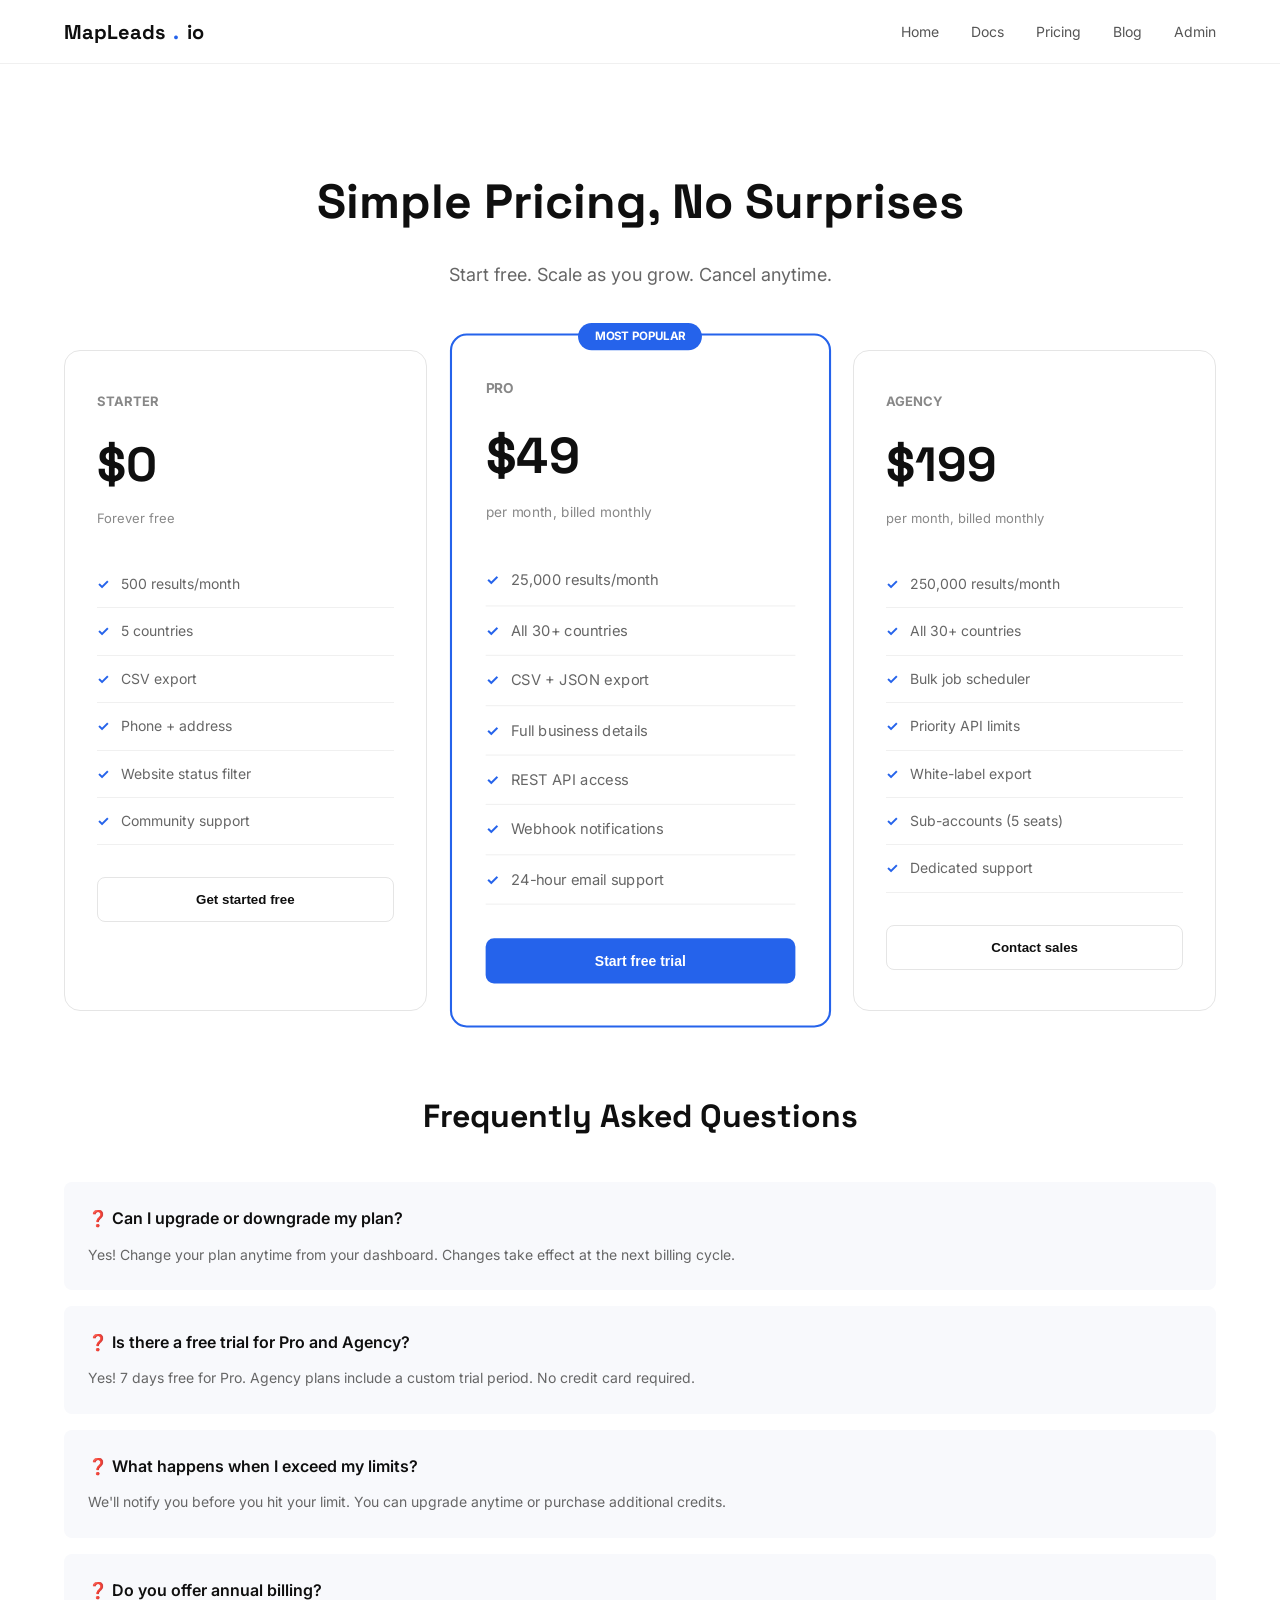
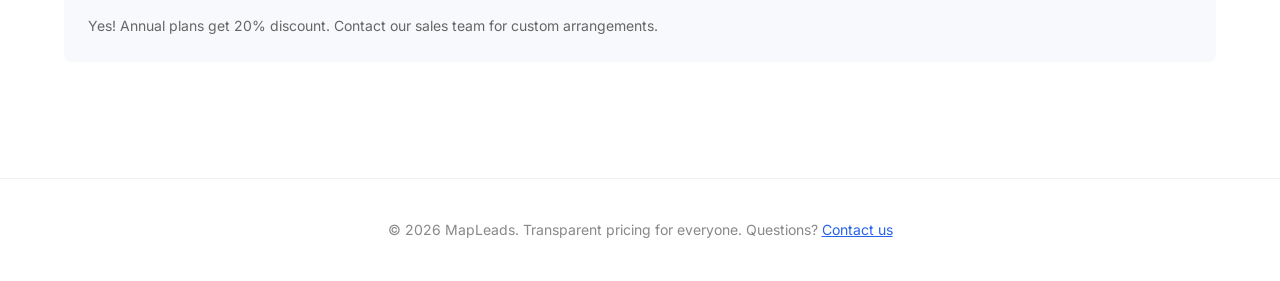
==== pricing.html @ c592abed "Add complete website pages: docs, blog, pricing, about, contact" ====
<!DOCTYPE html>
<html lang="en">
<head>
<meta charset="UTF-8" />
<meta name="viewport" content="width=device-width, initial-scale=1.0" />
<title>MapLeads Pricing - Simple, Transparent Plans</title>
<link rel="preconnect" href="https://fonts.googleapis.com" />
<link rel="preconnect" href="https://fonts.gstatic.com" crossorigin />
<link href="https://fonts.googleapis.com/css2?family=Inter:wght@300;400;500;600;700;800&family=Space+Grotesk:wght@400;500;600;700&display=swap" rel="stylesheet" />
<style>
  *, *::before, *::after { box-sizing: border-box; margin: 0; padding: 0; }
  html { scroll-behavior: smooth; }
  body {
    font-family: 'Inter', sans-serif;
    background: #fff;
    color: #0f0f0f;
    line-height: 1.6;
  }
  nav {
    position: sticky;
    top: 0;
    z-index: 100;
    background: rgba(255,255,255,0.95);
    backdrop-filter: blur(12px);
    border-bottom: 1px solid #f0f0f0;
    padding: 0 5vw;
    display: flex;
    align-items: center;
    justify-content: space-between;
    height: 64px;
  }
  .logo {
    display: flex;
    align-items: center;
    gap: 8px;
    font-family: 'Space Grotesk', sans-serif;
    font-size: 20px;
    font-weight: 700;
    color: #0f0f0f;
    text-decoration: none;
  }
  .logo-dot { color: #2563eb; }
  .nav-links {
    display: flex;
    gap: 32px;
    list-style: none;
  }
  .nav-links a {
    text-decoration: none;
    color: #555;
    font-size: 14px;
    transition: color .2s;
  }
  .nav-links a:hover { color: #0f0f0f; }
  section { padding: 100px 5vw; }
  .inner { max-width: 1200px; margin: 0 auto; }
  h1 {
    font-family: 'Space Grotesk', sans-serif;
    font-size: 48px;
    font-weight: 700;
    text-align: center;
    margin-bottom: 20px;
  }
  .subtitle { text-align: center; color: #666; font-size: 18px; margin-bottom: 60px; }
  .pricing-grid {
    display: grid;
    grid-template-columns: repeat(auto-fit, minmax(280px, 1fr));
    gap: 32px;
    margin-bottom: 80px;
  }
  .price-card {
    border: 1px solid #e5e5e5;
    border-radius: 16px;
    padding: 40px 32px;
    background: #fff;
    transition: all .2s;
    position: relative;
  }
  .price-card:hover { border-color: #2563eb; box-shadow: 0 20px 60px rgba(37,99,235,0.08); }
  .price-card.featured {
    border: 2px solid #2563eb;
    transform: scale(1.05);
  }
  .featured-badge {
    position: absolute;
    top: -12px;
    left: 50%;
    transform: translateX(-50%);
    background: #2563eb;
    color: #fff;
    padding: 4px 16px;
    border-radius: 100px;
    font-size: 11px;
    font-weight: 700;
  }
  .plan-name { font-size: 13px; font-weight: 700; color: #888; text-transform: uppercase; margin-bottom: 16px; }
  .plan-price {
    font-family: 'Space Grotesk', sans-serif;
    font-size: 48px;
    font-weight: 700;
    margin-bottom: 4px;
  }
  .plan-price sup { font-size: 24px; }
  .plan-period { font-size: 13px; color: #888; margin-bottom: 32px; }
  .plan-features { list-style: none; margin-bottom: 32px; }
  .plan-features li {
    padding: 12px 0;
    font-size: 14px;
    color: #666;
    border-bottom: 1px solid #f0f0f0;
    display: flex;
    align-items: center;
  }
  .plan-features li::before { content: '✓'; color: #2563eb; font-weight: 700; margin-right: 12px; }
  .btn-primary {
    width: 100%;
    background: #2563eb;
    color: #fff;
    border: none;
    padding: 14px;
    border-radius: 8px;
    font-weight: 600;
    cursor: pointer;
    transition: background .2s;
  }
  .btn-primary:hover { background: #1d4ed8; }
  .btn-secondary {
    width: 100%;
    background: #fff;
    color: #0f0f0f;
    border: 1.5px solid #e5e5e5;
    padding: 14px;
    border-radius: 8px;
    font-weight: 600;
    cursor: pointer;
    transition: all .2s;
  }
  .btn-secondary:hover { border-color: #2563eb; color: #2563eb; }
  .faq { margin-top: 80px; }
  .faq h2 { font-family: 'Space Grotesk', sans-serif; font-size: 32px; margin-bottom: 40px; text-align: center; }
  .faq-item {
    background: #f8f9fc;
    padding: 24px;
    border-radius: 8px;
    margin-bottom: 16px;
  }
  .faq-q { font-weight: 600; margin-bottom: 12px; cursor: pointer; }
  .faq-a { font-size: 14px; color: #666; }
  .footer { text-align: center; color: #888; font-size: 14px; padding: 40px; border-top: 1px solid #f0f0f0; }
  @media (max-width: 768px) {
    .pricing-grid { grid-template-columns: 1fr; }
    .price-card.featured { transform: scale(1); }
    h1 { font-size: 32px; }
  }
</style>
</head>
<body>

<nav>
  <a href="/" class="logo">MapLeads<span class="logo-dot">.</span>io</a>
  <ul class="nav-links">
    <li><a href="/">Home</a></li>
    <li><a href="/docs.html">Docs</a></li>
    <li><a href="/pricing.html">Pricing</a></li>
    <li><a href="/blog.html">Blog</a></li>
    <li><a href="/admin.html">Admin</a></li>
  </ul>
</nav>

<section>
  <div class="inner">
    <h1>Simple Pricing, No Surprises</h1>
    <p class="subtitle">Start free. Scale as you grow. Cancel anytime.</p>
    
    <div class="pricing-grid">
      <div class="price-card">
        <div class="plan-name">Starter</div>
        <div class="plan-price">$<span>0</span></div>
        <div class="plan-period">Forever free</div>
        <ul class="plan-features">
          <li>500 results/month</li>
          <li>5 countries</li>
          <li>CSV export</li>
          <li>Phone + address</li>
          <li>Website status filter</li>
          <li>Community support</li>
        </ul>
        <button class="btn-secondary">Get started free</button>
      </div>

      <div class="price-card featured">
        <div class="featured-badge">MOST POPULAR</div>
        <div class="plan-name">Pro</div>
        <div class="plan-price">$<span>49</span></div>
        <div class="plan-period">per month, billed monthly</div>
        <ul class="plan-features">
          <li>25,000 results/month</li>
          <li>All 30+ countries</li>
          <li>CSV + JSON export</li>
          <li>Full business details</li>
          <li>REST API access</li>
          <li>Webhook notifications</li>
          <li>24-hour email support</li>
        </ul>
        <button class="btn-primary">Start free trial</button>
      </div>

      <div class="price-card">
        <div class="plan-name">Agency</div>
        <div class="plan-price">$<span>199</span></div>
        <div class="plan-period">per month, billed monthly</div>
        <ul class="plan-features">
          <li>250,000 results/month</li>
          <li>All 30+ countries</li>
          <li>Bulk job scheduler</li>
          <li>Priority API limits</li>
          <li>White-label export</li>
          <li>Sub-accounts (5 seats)</li>
          <li>Dedicated support</li>
        </ul>
        <button class="btn-secondary">Contact sales</button>
      </div>
    </div>

    <div class="faq">
      <h2>Frequently Asked Questions</h2>
      <div class="faq-item">
        <div class="faq-q">❓ Can I upgrade or downgrade my plan?</div>
        <div class="faq-a">Yes! Change your plan anytime from your dashboard. Changes take effect at the next billing cycle.</div>
      </div>
      <div class="faq-item">
        <div class="faq-q">❓ Is there a free trial for Pro and Agency?</div>
        <div class="faq-a">Yes! 7 days free for Pro. Agency plans include a custom trial period. No credit card required.</div>
      </div>
      <div class="faq-item">
        <div class="faq-q">❓ What happens when I exceed my limits?</div>
        <div class="faq-a">We'll notify you before you hit your limit. You can upgrade anytime or purchase additional credits.</div>
      </div>
      <div class="faq-item">
        <div class="faq-q">❓ Do you offer annual billing?</div>
        <div class="faq-a">Yes! Annual plans get 20% discount. Contact our sales team for custom arrangements.</div>
      </div>
    </div>
  </div>
</section>

<div class="footer">
  <p>&copy; 2026 MapLeads. Transparent pricing for everyone. Questions? <a href="/contact.html" style="color: #2563eb;">Contact us</a></p>
</div>

</body>
</html>
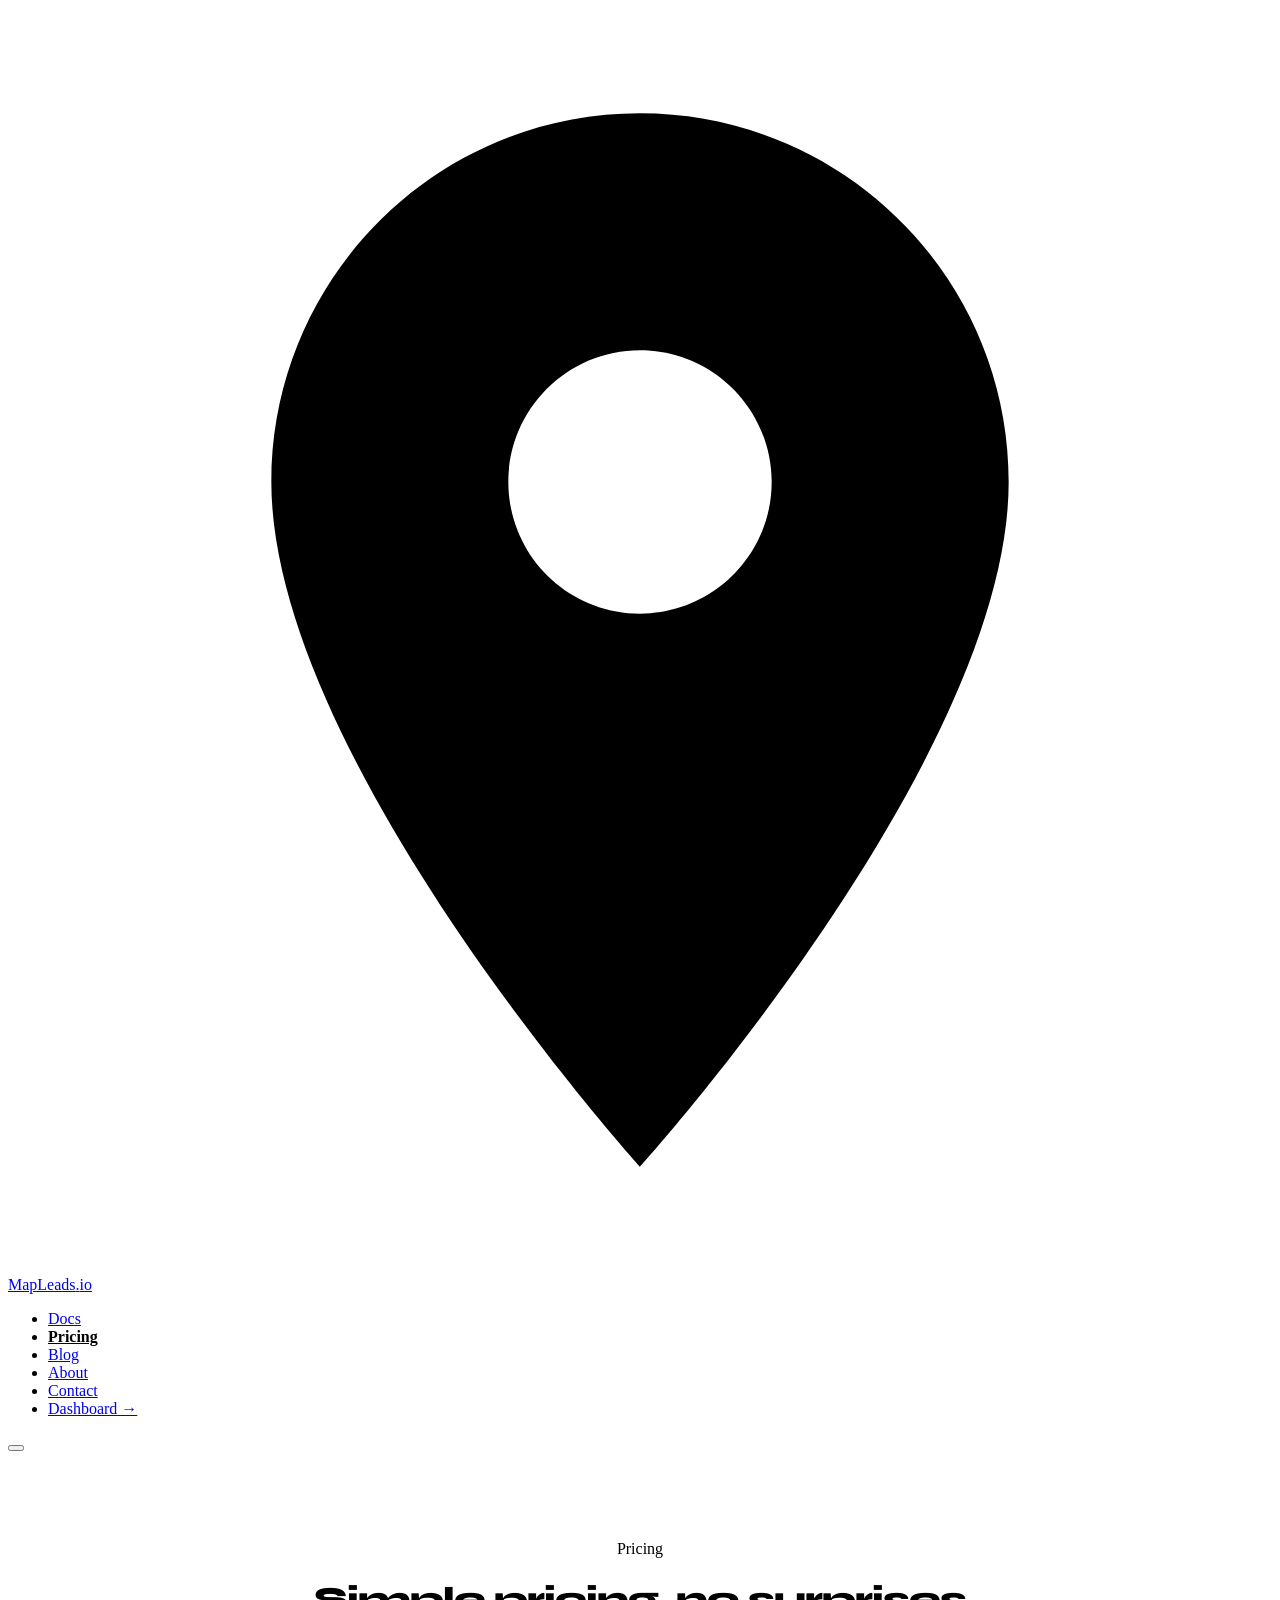
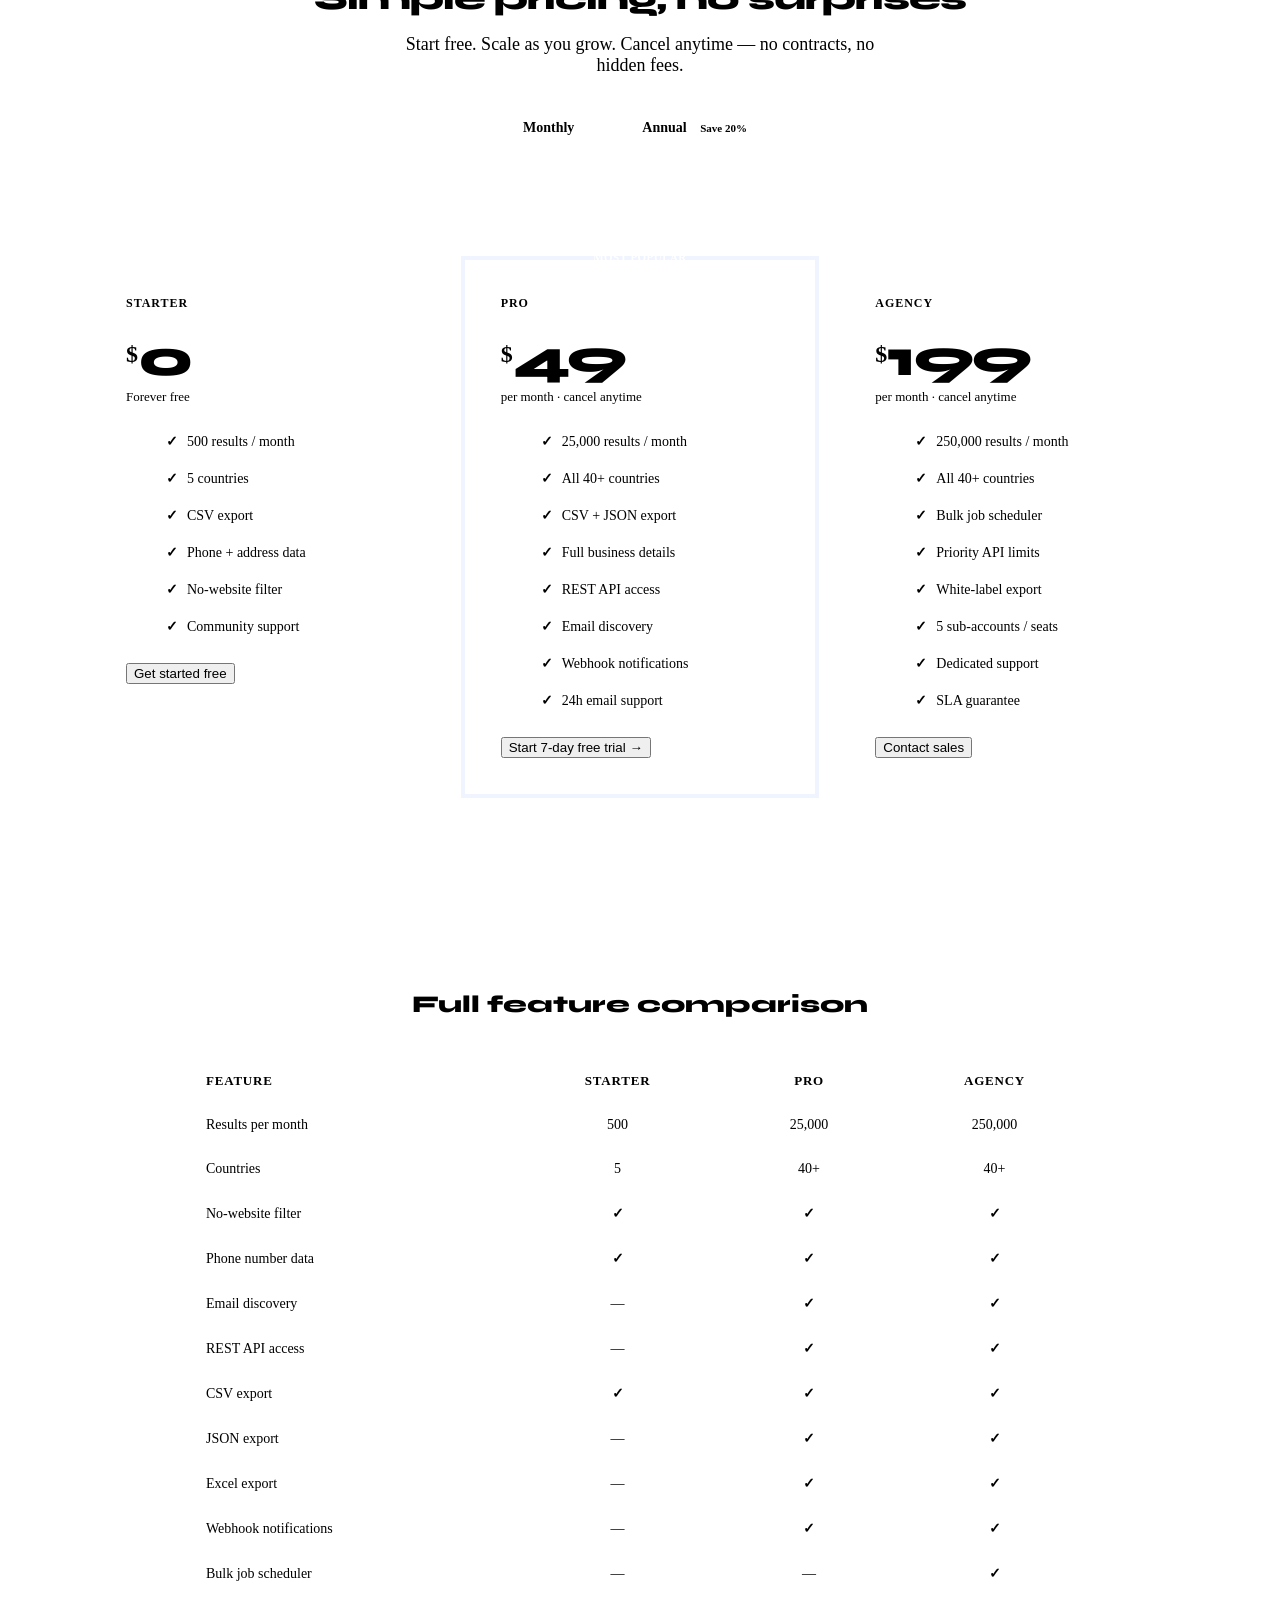
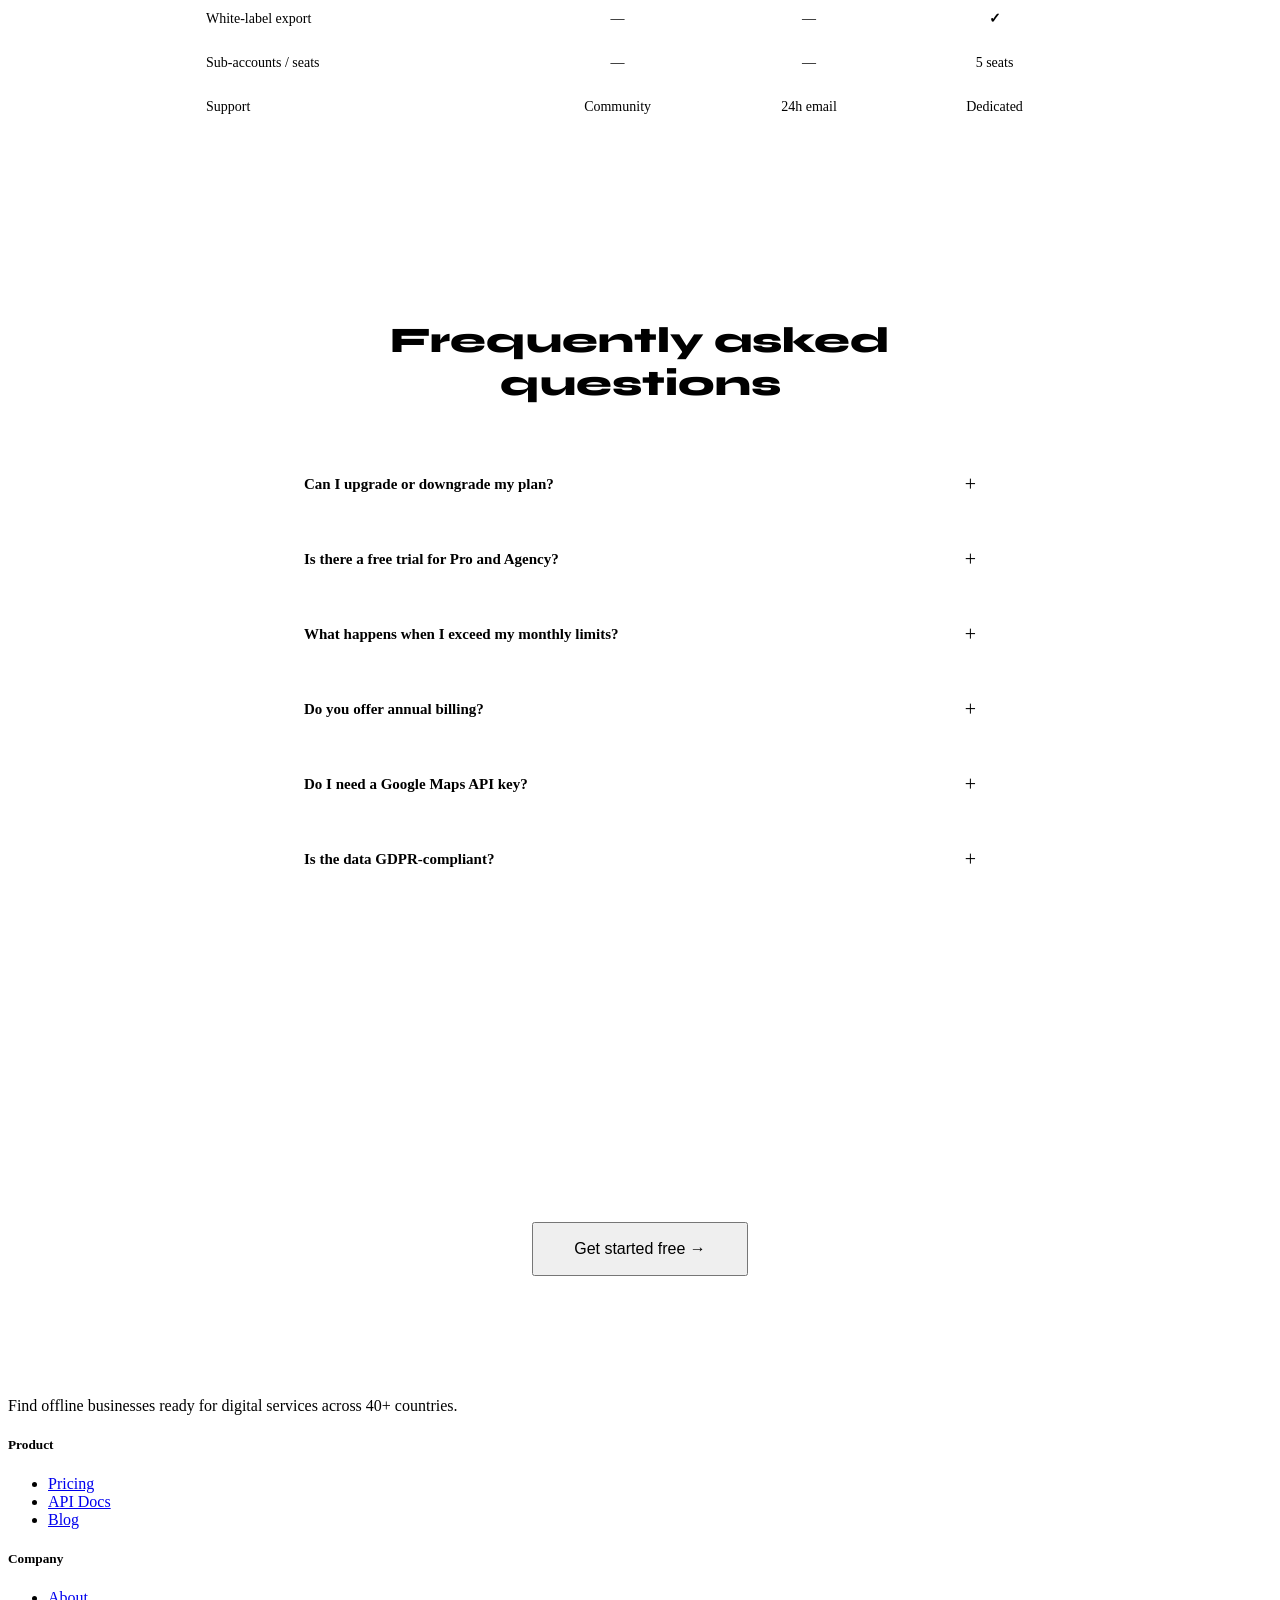
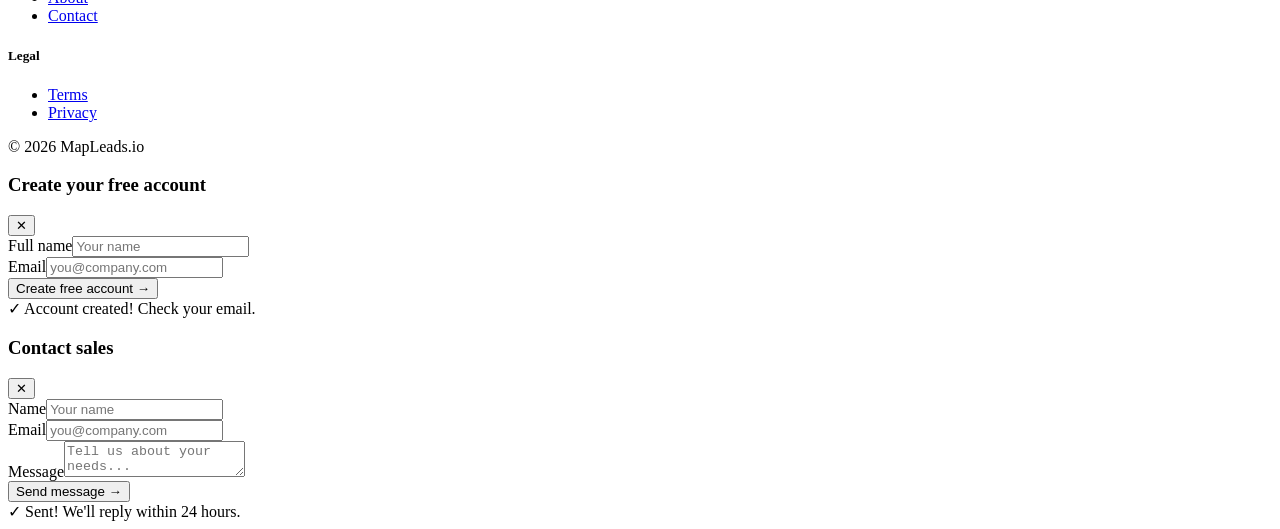
==== commit 9733d98d: "Revamp pricing.html with new layout and features Updated pricing page with new styles and structure." ====
--- a/pricing.html
+++ b/pricing.html
@@ -3,250 +3,268 @@
 <head>
 <meta charset="UTF-8" />
 <meta name="viewport" content="width=device-width, initial-scale=1.0" />
-<title>MapLeads Pricing - Simple, Transparent Plans</title>
+<title>MapLeads Pricing — Simple, Transparent Plans</title>
+<meta name="description" content="Start free. Scale as you grow. MapLeads pricing plans for freelancers, agencies, and enterprises." />
 <link rel="preconnect" href="https://fonts.googleapis.com" />
 <link rel="preconnect" href="https://fonts.gstatic.com" crossorigin />
-<link href="https://fonts.googleapis.com/css2?family=Inter:wght@300;400;500;600;700;800&family=Space+Grotesk:wght@400;500;600;700&display=swap" rel="stylesheet" />
+<link href="https://fonts.googleapis.com/css2?family=Inter:wght@300;400;500;600;700;800;900&family=Syne:wght@700;800&display=swap" rel="stylesheet" />
+<link rel="stylesheet" href="main.css" />
 <style>
-  *, *::before, *::after { box-sizing: border-box; margin: 0; padding: 0; }
-  html { scroll-behavior: smooth; }
-  body {
-    font-family: 'Inter', sans-serif;
-    background: #fff;
-    color: #0f0f0f;
-    line-height: 1.6;
-  }
-  nav {
-    position: sticky;
-    top: 0;
-    z-index: 100;
-    background: rgba(255,255,255,0.95);
-    backdrop-filter: blur(12px);
-    border-bottom: 1px solid #f0f0f0;
-    padding: 0 5vw;
-    display: flex;
-    align-items: center;
-    justify-content: space-between;
-    height: 64px;
-  }
-  .logo {
-    display: flex;
-    align-items: center;
-    gap: 8px;
-    font-family: 'Space Grotesk', sans-serif;
-    font-size: 20px;
-    font-weight: 700;
-    color: #0f0f0f;
-    text-decoration: none;
-  }
-  .logo-dot { color: #2563eb; }
-  .nav-links {
-    display: flex;
-    gap: 32px;
-    list-style: none;
-  }
-  .nav-links a {
-    text-decoration: none;
-    color: #555;
-    font-size: 14px;
-    transition: color .2s;
-  }
-  .nav-links a:hover { color: #0f0f0f; }
-  section { padding: 100px 5vw; }
-  .inner { max-width: 1200px; margin: 0 auto; }
-  h1 {
-    font-family: 'Space Grotesk', sans-serif;
-    font-size: 48px;
-    font-weight: 700;
-    text-align: center;
-    margin-bottom: 20px;
-  }
-  .subtitle { text-align: center; color: #666; font-size: 18px; margin-bottom: 60px; }
-  .pricing-grid {
-    display: grid;
-    grid-template-columns: repeat(auto-fit, minmax(280px, 1fr));
-    gap: 32px;
-    margin-bottom: 80px;
-  }
-  .price-card {
-    border: 1px solid #e5e5e5;
-    border-radius: 16px;
-    padding: 40px 32px;
-    background: #fff;
-    transition: all .2s;
-    position: relative;
-  }
-  .price-card:hover { border-color: #2563eb; box-shadow: 0 20px 60px rgba(37,99,235,0.08); }
-  .price-card.featured {
-    border: 2px solid #2563eb;
-    transform: scale(1.05);
-  }
-  .featured-badge {
-    position: absolute;
-    top: -12px;
-    left: 50%;
-    transform: translateX(-50%);
-    background: #2563eb;
-    color: #fff;
-    padding: 4px 16px;
-    border-radius: 100px;
-    font-size: 11px;
-    font-weight: 700;
-  }
-  .plan-name { font-size: 13px; font-weight: 700; color: #888; text-transform: uppercase; margin-bottom: 16px; }
-  .plan-price {
-    font-family: 'Space Grotesk', sans-serif;
-    font-size: 48px;
-    font-weight: 700;
-    margin-bottom: 4px;
-  }
-  .plan-price sup { font-size: 24px; }
-  .plan-period { font-size: 13px; color: #888; margin-bottom: 32px; }
-  .plan-features { list-style: none; margin-bottom: 32px; }
-  .plan-features li {
-    padding: 12px 0;
-    font-size: 14px;
-    color: #666;
-    border-bottom: 1px solid #f0f0f0;
-    display: flex;
-    align-items: center;
-  }
-  .plan-features li::before { content: '✓'; color: #2563eb; font-weight: 700; margin-right: 12px; }
-  .btn-primary {
-    width: 100%;
-    background: #2563eb;
-    color: #fff;
-    border: none;
-    padding: 14px;
-    border-radius: 8px;
-    font-weight: 600;
-    cursor: pointer;
-    transition: background .2s;
-  }
-  .btn-primary:hover { background: #1d4ed8; }
-  .btn-secondary {
-    width: 100%;
-    background: #fff;
-    color: #0f0f0f;
-    border: 1.5px solid #e5e5e5;
-    padding: 14px;
-    border-radius: 8px;
-    font-weight: 600;
-    cursor: pointer;
-    transition: all .2s;
-  }
-  .btn-secondary:hover { border-color: #2563eb; color: #2563eb; }
-  .faq { margin-top: 80px; }
-  .faq h2 { font-family: 'Space Grotesk', sans-serif; font-size: 32px; margin-bottom: 40px; text-align: center; }
-  .faq-item {
-    background: #f8f9fc;
-    padding: 24px;
-    border-radius: 8px;
-    margin-bottom: 16px;
-  }
-  .faq-q { font-weight: 600; margin-bottom: 12px; cursor: pointer; }
-  .faq-a { font-size: 14px; color: #666; }
-  .footer { text-align: center; color: #888; font-size: 14px; padding: 40px; border-top: 1px solid #f0f0f0; }
-  @media (max-width: 768px) {
-    .pricing-grid { grid-template-columns: 1fr; }
-    .price-card.featured { transform: scale(1); }
-    h1 { font-size: 32px; }
-  }
+.page-hero { padding: 88px 5vw 64px; text-align: center; }
+.page-hero h1 { font-family:'Syne',sans-serif; font-weight:800; letter-spacing:-0.03em; margin-bottom:16px; }
+.page-hero p  { font-size:18px; max-width:520px; margin:0 auto 40px; }
+
+.toggle-wrap { display:flex; align-items:center; justify-content:center; gap:12px; margin-bottom:56px; font-size:14px; font-weight:600; color:var(--gray-500); }
+.toggle { width:44px; height:24px; background:var(--blue); border-radius:100px; position:relative; cursor:pointer; transition:background .2s; }
+.toggle-knob { position:absolute; top:2px; left:2px; width:20px; height:20px; background:#fff; border-radius:50%; transition:transform .2s; box-shadow:var(--shadow-sm); }
+.toggle.off { background:var(--gray-300); }
+.save-badge { background:var(--green-light); color:var(--green); font-size:11px; font-weight:700; padding:3px 10px; border-radius:100px; }
+
+.pricing-grid { display:grid; grid-template-columns:repeat(3,1fr); gap:24px; max-width:1100px; margin:0 auto; padding:0 5vw 96px; }
+.plan { border:1.5px solid var(--gray-100); border-radius:var(--radius-xl); padding:36px; position:relative; transition:var(--transition); }
+.plan:hover { border-color:var(--blue); box-shadow:var(--shadow); }
+.plan.pop { border-color:var(--blue); box-shadow:0 0 0 4px rgba(37,99,235,.07); }
+.plan-badge { position:absolute; top:-13px; left:50%; transform:translateX(-50%); background:var(--blue); color:#fff; font-size:11px; font-weight:700; padding:4px 16px; border-radius:100px; white-space:nowrap; letter-spacing:.04em; text-transform:uppercase; }
+.plan-name { font-size:12px; font-weight:700; text-transform:uppercase; letter-spacing:.08em; color:var(--gray-500); margin-bottom:16px; }
+.plan-price .amt { font-family:'Syne',sans-serif; font-size:52px; font-weight:800; letter-spacing:-0.03em; }
+.plan-price .cur { font-size:24px; font-weight:700; vertical-align:top; margin-top:14px; display:inline-block; }
+.plan-period { font-size:13px; color:var(--gray-500); margin-bottom:28px; }
+.plan-feats { list-style:none; display:flex; flex-direction:column; gap:10px; margin-bottom:28px; }
+.plan-feats li { font-size:14px; color:var(--gray-700); display:flex; align-items:center; gap:9px; padding-bottom:10px; border-bottom:1px solid var(--gray-100); }
+.plan-feats li:last-child { border-bottom:none; padding-bottom:0; }
+.plan-feats li::before { content:'✓'; color:var(--blue); font-weight:700; flex-shrink:0; }
+
+.faq-section { background:var(--gray-50); padding:80px 5vw; }
+.faq-inner { max-width:720px; margin:0 auto; }
+.faq-inner h2 { font-family:'Syne',sans-serif; font-size:36px; font-weight:800; text-align:center; margin-bottom:48px; }
+.faq-item { border:1px solid var(--gray-100); border-radius:var(--radius); background:#fff; margin-bottom:12px; overflow:hidden; }
+.faq-q { padding:20px 24px; font-size:15px; font-weight:600; cursor:pointer; display:flex; justify-content:space-between; align-items:center; }
+.faq-q::after { content:'+'; font-size:20px; color:var(--blue); font-weight:400; transition:transform .2s; }
+.faq-item.open .faq-q::after { transform:rotate(45deg); }
+.faq-a { font-size:14px; color:var(--gray-500); line-height:1.75; padding:0 24px 20px; display:none; }
+.faq-item.open .faq-a { display:block; }
+
+.compare-section { padding:80px 5vw; }
+.compare-inner { max-width:900px; margin:0 auto; }
+.compare-inner h2 { font-family:'Syne',sans-serif; font-weight:800; text-align:center; margin-bottom:40px; }
+.compare-table { width:100%; border-collapse:collapse; }
+.compare-table th { padding:14px 16px; text-align:center; font-size:13px; font-weight:700; text-transform:uppercase; letter-spacing:.06em; background:var(--gray-50); }
+.compare-table th:first-child { text-align:left; }
+.compare-table td { padding:14px 16px; text-align:center; font-size:14px; border-bottom:1px solid var(--gray-100); }
+.compare-table td:first-child { text-align:left; font-weight:500; color:var(--gray-700); }
+.compare-table tr:hover td { background:var(--gray-50); }
+.check { color:var(--blue); font-weight:700; }
+.cross { color:var(--gray-300); }
+
+@media(max-width:900px) { .pricing-grid { grid-template-columns:1fr; max-width:480px; } }
+@media(max-width:640px) { .compare-table { font-size:12px; } .compare-table th,.compare-table td { padding:10px 8px; } }
 </style>
 </head>
 <body>
-
-<nav>
-  <a href="/" class="logo">MapLeads<span class="logo-dot">.</span>io</a>
-  <ul class="nav-links">
-    <li><a href="/">Home</a></li>
-    <li><a href="/docs.html">Docs</a></li>
-    <li><a href="/pricing.html">Pricing</a></li>
-    <li><a href="/blog.html">Blog</a></li>
-    <li><a href="/admin.html">Admin</a></li>
-  </ul>
+<nav class="nav">
+  <div class="nav-inner">
+    <a href="index.html" class="nav-logo">
+      <div class="nav-logo-icon"><svg viewBox="0 0 24 24"><path d="M12 2C8.13 2 5 5.13 5 9c0 5.25 7 13 7 13s7-7.75 7-13c0-3.87-3.13-7-7-7zm0 9.5c-1.38 0-2.5-1.12-2.5-2.5s1.12-2.5 2.5-2.5 2.5 1.12 2.5 2.5-1.12 2.5-2.5 2.5z"/></svg></div>
+      MapLeads<span class="dot">.</span>io
+    </a>
+    <ul class="nav-links" id="navLinks">
+      <li><a href="docs.html">Docs</a></li>
+      <li><a href="pricing.html" style="color:var(--blue);font-weight:600;">Pricing</a></li>
+      <li><a href="blog.html">Blog</a></li>
+      <li><a href="about.html">About</a></li>
+      <li><a href="contact.html">Contact</a></li>
+      <li><a href="admin.html" class="nav-cta">Dashboard →</a></li>
+    </ul>
+    <button class="nav-burger" onclick="toggleNav()"><span></span><span></span><span></span></button>
+  </div>
 </nav>
 
-<section>
-  <div class="inner">
-    <h1>Simple Pricing, No Surprises</h1>
-    <p class="subtitle">Start free. Scale as you grow. Cancel anytime.</p>
-    
-    <div class="pricing-grid">
-      <div class="price-card">
-        <div class="plan-name">Starter</div>
-        <div class="plan-price">$<span>0</span></div>
-        <div class="plan-period">Forever free</div>
-        <ul class="plan-features">
-          <li>500 results/month</li>
-          <li>5 countries</li>
-          <li>CSV export</li>
-          <li>Phone + address</li>
-          <li>Website status filter</li>
-          <li>Community support</li>
-        </ul>
-        <button class="btn-secondary">Get started free</button>
+<div class="page-hero">
+  <div class="eyebrow">Pricing</div>
+  <h1>Simple pricing, no surprises</h1>
+  <p>Start free. Scale as you grow. Cancel anytime — no contracts, no hidden fees.</p>
+  <div class="toggle-wrap">
+    <span>Monthly</span>
+    <div class="toggle" id="billingToggle" onclick="toggleBilling()"><div class="toggle-knob" id="toggleKnob"></div></div>
+    <span>Annual <span class="save-badge">Save 20%</span></span>
+  </div>
+</div>
+
+<div class="pricing-grid">
+  <div class="plan">
+    <div class="plan-name">Starter</div>
+    <div class="plan-price"><span class="cur">$</span><span class="amt" id="p1">0</span></div>
+    <div class="plan-period">Forever free</div>
+    <ul class="plan-feats">
+      <li>500 results / month</li>
+      <li>5 countries</li>
+      <li>CSV export</li>
+      <li>Phone + address data</li>
+      <li>No-website filter</li>
+      <li>Community support</li>
+    </ul>
+    <button class="btn btn-outline btn-full" onclick="openModal('signup')">Get started free</button>
+  </div>
+  <div class="plan pop">
+    <div class="plan-badge">Most popular</div>
+    <div class="plan-name">Pro</div>
+    <div class="plan-price"><span class="cur">$</span><span class="amt" id="p2">49</span></div>
+    <div class="plan-period" id="pp2">per month · cancel anytime</div>
+    <ul class="plan-feats">
+      <li>25,000 results / month</li>
+      <li>All 40+ countries</li>
+      <li>CSV + JSON export</li>
+      <li>Full business details</li>
+      <li>REST API access</li>
+      <li>Email discovery</li>
+      <li>Webhook notifications</li>
+      <li>24h email support</li>
+    </ul>
+    <button class="btn btn-blue btn-full" onclick="openModal('signup')">Start 7-day free trial →</button>
+  </div>
+  <div class="plan">
+    <div class="plan-name">Agency</div>
+    <div class="plan-price"><span class="cur">$</span><span class="amt" id="p3">199</span></div>
+    <div class="plan-period" id="pp3">per month · cancel anytime</div>
+    <ul class="plan-feats">
+      <li>250,000 results / month</li>
+      <li>All 40+ countries</li>
+      <li>Bulk job scheduler</li>
+      <li>Priority API limits</li>
+      <li>White-label export</li>
+      <li>5 sub-accounts / seats</li>
+      <li>Dedicated support</li>
+      <li>SLA guarantee</li>
+    </ul>
+    <button class="btn btn-outline btn-full" onclick="openModal('contact')">Contact sales</button>
+  </div>
+</div>
+
+<section class="compare-section">
+  <div class="compare-inner">
+    <h2>Full feature comparison</h2>
+    <table class="compare-table">
+      <thead>
+        <tr>
+          <th>Feature</th>
+          <th>Starter</th>
+          <th>Pro</th>
+          <th>Agency</th>
+        </tr>
+      </thead>
+      <tbody>
+        <tr><td>Results per month</td><td>500</td><td>25,000</td><td>250,000</td></tr>
+        <tr><td>Countries</td><td>5</td><td>40+</td><td>40+</td></tr>
+        <tr><td>No-website filter</td><td class="check">✓</td><td class="check">✓</td><td class="check">✓</td></tr>
+        <tr><td>Phone number data</td><td class="check">✓</td><td class="check">✓</td><td class="check">✓</td></tr>
+        <tr><td>Email discovery</td><td class="cross">—</td><td class="check">✓</td><td class="check">✓</td></tr>
+        <tr><td>REST API access</td><td class="cross">—</td><td class="check">✓</td><td class="check">✓</td></tr>
+        <tr><td>CSV export</td><td class="check">✓</td><td class="check">✓</td><td class="check">✓</td></tr>
+        <tr><td>JSON export</td><td class="cross">—</td><td class="check">✓</td><td class="check">✓</td></tr>
+        <tr><td>Excel export</td><td class="cross">—</td><td class="check">✓</td><td class="check">✓</td></tr>
+        <tr><td>Webhook notifications</td><td class="cross">—</td><td class="check">✓</td><td class="check">✓</td></tr>
+        <tr><td>Bulk job scheduler</td><td class="cross">—</td><td class="cross">—</td><td class="check">✓</td></tr>
+        <tr><td>White-label export</td><td class="cross">—</td><td class="cross">—</td><td class="check">✓</td></tr>
+        <tr><td>Sub-accounts / seats</td><td class="cross">—</td><td class="cross">—</td><td>5 seats</td></tr>
+        <tr><td>Support</td><td>Community</td><td>24h email</td><td>Dedicated</td></tr>
+      </tbody>
+    </table>
+  </div>
+</section>
+
+<section class="faq-section">
+  <div class="faq-inner">
+    <h2>Frequently asked questions</h2>
+    <div class="faq-item">
+      <div class="faq-q" onclick="toggleFaq(this)">Can I upgrade or downgrade my plan?</div>
+      <div class="faq-a">Yes — change your plan anytime from your dashboard. Changes take effect at the start of your next billing cycle. Upgrades are prorated immediately.</div>
+    </div>
+    <div class="faq-item">
+      <div class="faq-q" onclick="toggleFaq(this)">Is there a free trial for Pro and Agency?</div>
+      <div class="faq-a">Pro includes a 7-day free trial with no credit card required. Agency plans include a custom trial period — contact sales to discuss.</div>
+    </div>
+    <div class="faq-item">
+      <div class="faq-q" onclick="toggleFaq(this)">What happens when I exceed my monthly limits?</div>
+      <div class="faq-a">We'll notify you by email when you reach 80% of your limit. You can upgrade anytime, or purchase additional credits as a top-up without changing your plan.</div>
+    </div>
+    <div class="faq-item">
+      <div class="faq-q" onclick="toggleFaq(this)">Do you offer annual billing?</div>
+      <div class="faq-a">Yes. Switch to annual billing in your dashboard to save 20% — that's over 2 months free. Toggle the switch above to see annual pricing.</div>
+    </div>
+    <div class="faq-item">
+      <div class="faq-q" onclick="toggleFaq(this)">Do I need a Google Maps API key?</div>
+      <div class="faq-a">No — that's the whole point of MapLeads. We handle all the infrastructure. You just make requests to our API and get clean data back. No Google credentials required.</div>
+    </div>
+    <div class="faq-item">
+      <div class="faq-q" onclick="toggleFaq(this)">Is the data GDPR-compliant?</div>
+      <div class="faq-a">MapLeads only indexes publicly listed business data (not personal data). We recommend users comply with local regulations for their outreach campaigns. See our Privacy Policy for details.</div>
+    </div>
+  </div>
+</section>
+
+<section class="cta-banner" style="padding:80px 5vw;background:var(--black);text-align:center;">
+  <h2 style="font-family:'Syne',sans-serif;font-size:clamp(28px,4vw,44px);font-weight:800;color:#fff;letter-spacing:-.03em;margin-bottom:16px;">Start finding leads today</h2>
+  <p style="color:rgba(255,255,255,.55);font-size:17px;margin-bottom:32px;">Free plan — no credit card — first scrape in under 5 minutes.</p>
+  <button class="btn btn-blue" style="font-size:16px;padding:16px 40px;" onclick="openModal('signup')">Get started free →</button>
+</section>
+
+<!-- FOOTER -->
+<footer>
+  <div class="footer-inner">
+    <div class="footer-top">
+      <div class="footer-brand">
+        <a href="index.html" class="footer-logo" style="font-family:'Syne',sans-serif;font-size:20px;font-weight:800;color:#fff;text-decoration:none;display:flex;align-items:center;gap:10px;margin-bottom:16px;">MapLeads.io</a>
+        <p>Find offline businesses ready for digital services across 40+ countries.</p>
       </div>
-
-      <div class="price-card featured">
-        <div class="featured-badge">MOST POPULAR</div>
-        <div class="plan-name">Pro</div>
-        <div class="plan-price">$<span>49</span></div>
-        <div class="plan-period">per month, billed monthly</div>
-        <ul class="plan-features">
-          <li>25,000 results/month</li>
-          <li>All 30+ countries</li>
-          <li>CSV + JSON export</li>
-          <li>Full business details</li>
-          <li>REST API access</li>
-          <li>Webhook notifications</li>
-          <li>24-hour email support</li>
-        </ul>
-        <button class="btn-primary">Start free trial</button>
-      </div>
-
-      <div class="price-card">
-        <div class="plan-name">Agency</div>
-        <div class="plan-price">$<span>199</span></div>
-        <div class="plan-period">per month, billed monthly</div>
-        <ul class="plan-features">
-          <li>250,000 results/month</li>
-          <li>All 30+ countries</li>
-          <li>Bulk job scheduler</li>
-          <li>Priority API limits</li>
-          <li>White-label export</li>
-          <li>Sub-accounts (5 seats)</li>
-          <li>Dedicated support</li>
-        </ul>
-        <button class="btn-secondary">Contact sales</button>
-      </div>
-    </div>
-
-    <div class="faq">
-      <h2>Frequently Asked Questions</h2>
-      <div class="faq-item">
-        <div class="faq-q">❓ Can I upgrade or downgrade my plan?</div>
-        <div class="faq-a">Yes! Change your plan anytime from your dashboard. Changes take effect at the next billing cycle.</div>
-      </div>
-      <div class="faq-item">
-        <div class="faq-q">❓ Is there a free trial for Pro and Agency?</div>
-        <div class="faq-a">Yes! 7 days free for Pro. Agency plans include a custom trial period. No credit card required.</div>
-      </div>
-      <div class="faq-item">
-        <div class="faq-q">❓ What happens when I exceed my limits?</div>
-        <div class="faq-a">We'll notify you before you hit your limit. You can upgrade anytime or purchase additional credits.</div>
-      </div>
-      <div class="faq-item">
-        <div class="faq-q">❓ Do you offer annual billing?</div>
-        <div class="faq-a">Yes! Annual plans get 20% discount. Contact our sales team for custom arrangements.</div>
-      </div>
-    </div>
-  </div>
-</section>
-
-<div class="footer">
-  <p>&copy; 2026 MapLeads. Transparent pricing for everyone. Questions? <a href="/contact.html" style="color: #2563eb;">Contact us</a></p>
-</div>
-
+      <div class="footer-col"><h5>Product</h5><ul><li><a href="pricing.html">Pricing</a></li><li><a href="docs.html">API Docs</a></li><li><a href="blog.html">Blog</a></li></ul></div>
+      <div class="footer-col"><h5>Company</h5><ul><li><a href="about.html">About</a></li><li><a href="contact.html">Contact</a></li></ul></div>
+      <div class="footer-col"><h5>Legal</h5><ul><li><a href="#">Terms</a></li><li><a href="#">Privacy</a></li></ul></div>
+    </div>
+    <div class="footer-bottom"><span>&copy; 2026 MapLeads.io</span></div>
+  </div>
+</footer>
+
+<div id="signupModal" class="modal" onclick="if(event.target===this)closeModal('signup')">
+  <div class="modal-box" onclick="event.stopPropagation()">
+    <div class="modal-head"><h3>Create your free account</h3><button class="modal-close" onclick="closeModal('signup')">✕</button></div>
+    <form onsubmit="handleSignup(event)">
+      <div class="field"><label>Full name</label><input type="text" placeholder="Your name" required /></div>
+      <div class="field"><label>Email</label><input type="email" placeholder="you@company.com" required /></div>
+      <button type="submit" class="form-submit">Create free account →</button>
+      <div class="toast" id="signupToast">✓ Account created! Check your email.</div>
+    </form>
+  </div>
+</div>
+<div id="contactModal" class="modal" onclick="if(event.target===this)closeModal('contact')">
+  <div class="modal-box" onclick="event.stopPropagation()">
+    <div class="modal-head"><h3>Contact sales</h3><button class="modal-close" onclick="closeModal('contact')">✕</button></div>
+    <form onsubmit="handleContact(event)">
+      <div class="field"><label>Name</label><input type="text" placeholder="Your name" required /></div>
+      <div class="field"><label>Email</label><input type="email" placeholder="you@company.com" required /></div>
+      <div class="field"><label>Message</label><textarea placeholder="Tell us about your needs..." required></textarea></div>
+      <button type="submit" class="form-submit">Send message →</button>
+      <div class="toast" id="contactToast">✓ Sent! We'll reply within 24 hours.</div>
+    </form>
+  </div>
+</div>
+
+<script src="main.js"></script>
+<script>
+  let annual = false;
+  function toggleBilling() {
+    annual = !annual;
+    document.getElementById('billingToggle').classList.toggle('off', !annual);
+    document.getElementById('toggleKnob').style.transform = annual ? 'translateX(20px)' : 'translateX(0)';
+    document.getElementById('p2').textContent = annual ? '39' : '49';
+    document.getElementById('p3').textContent = annual ? '159' : '199';
+    document.getElementById('pp2').textContent = annual ? 'per month · billed annually' : 'per month · cancel anytime';
+    document.getElementById('pp3').textContent = annual ? 'per month · billed annually' : 'per month · cancel anytime';
+  }
+  function toggleFaq(el) { el.parentElement.classList.toggle('open'); }
+  function openModal(id) { document.getElementById(id+'Modal').classList.add('show'); document.body.style.overflow='hidden'; }
+  function closeModal(id) { document.getElementById(id+'Modal').classList.remove('show'); document.body.style.overflow=''; }
+  function handleSignup(e) { e.preventDefault(); document.getElementById('signupToast').classList.add('show'); setTimeout(()=>closeModal('signup'),2200); }
+  function handleContact(e) { e.preventDefault(); document.getElementById('contactToast').classList.add('show'); setTimeout(()=>closeModal('contact'),2200); }
+</script>
 </body>
-</html>+</html>
